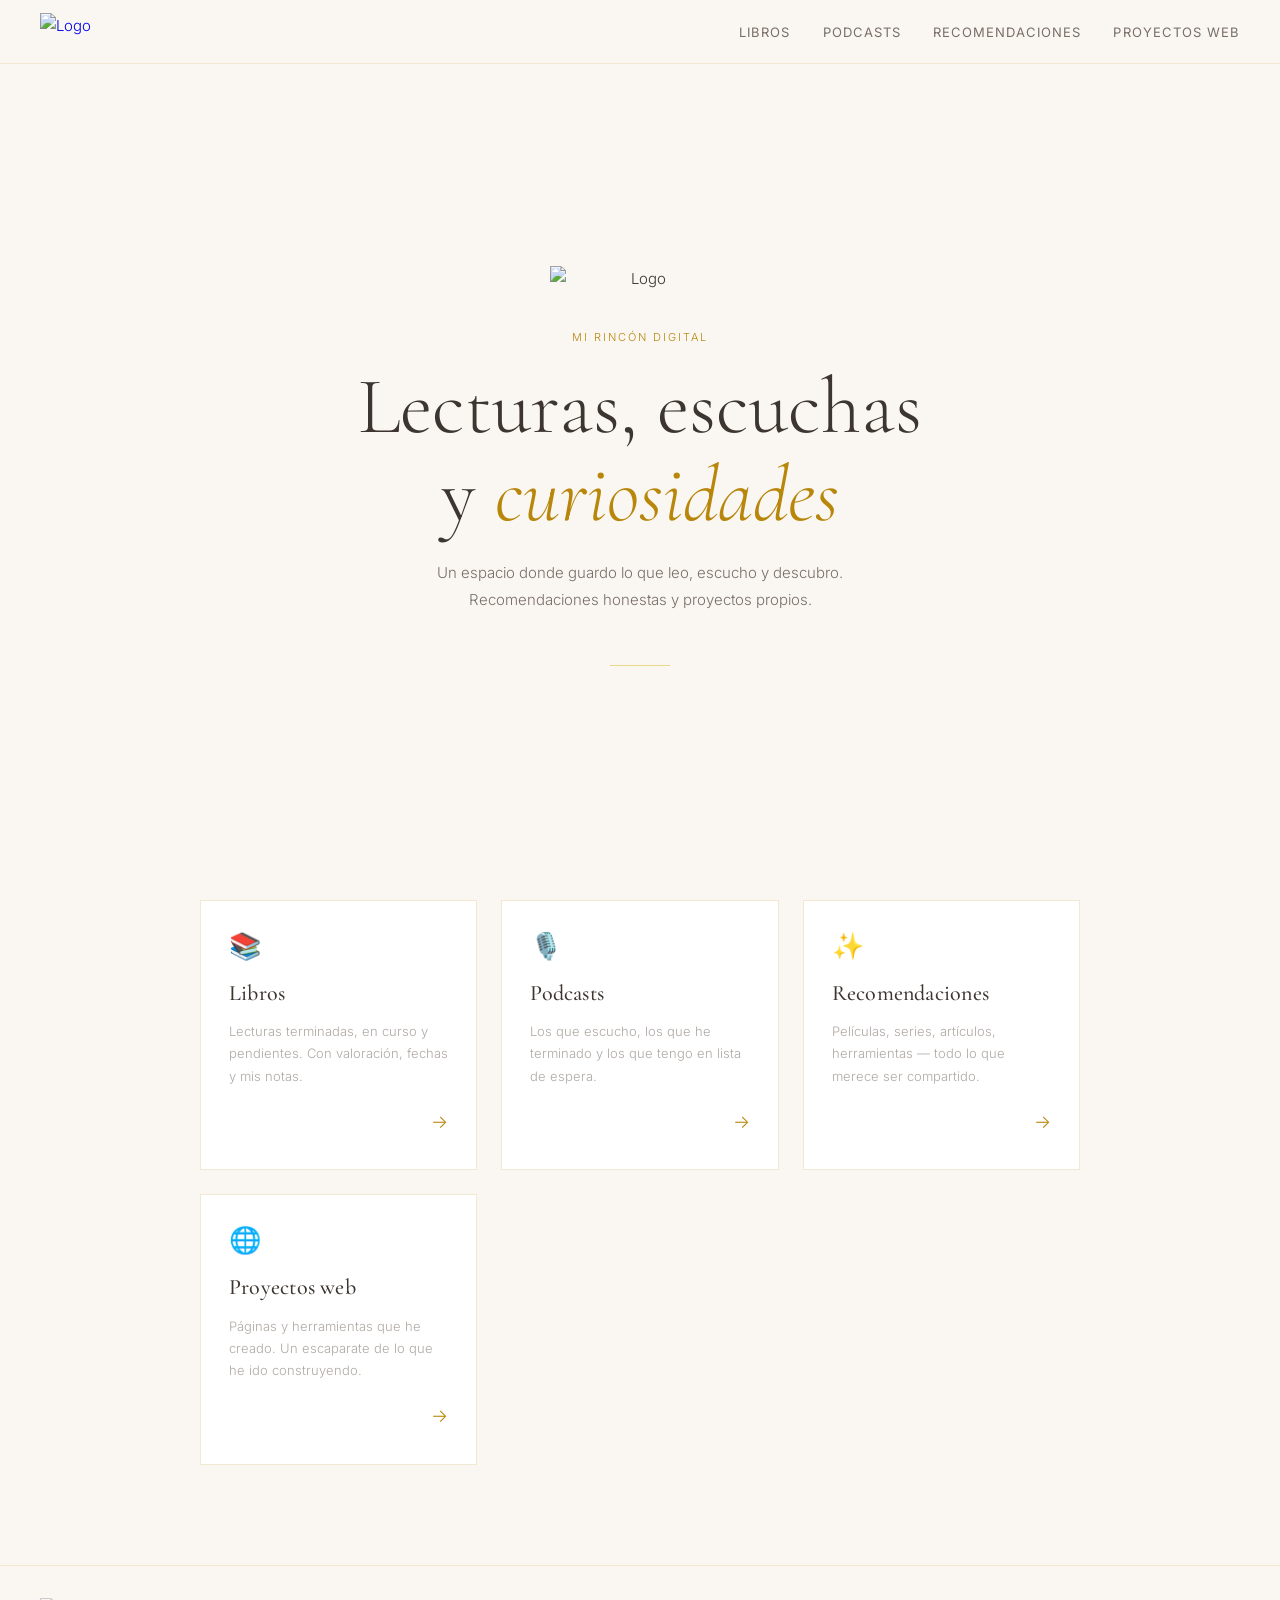
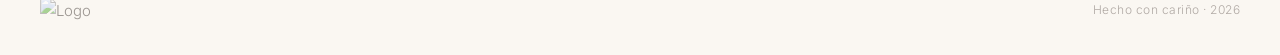
==== index.html @ 666fe1d1 "Add files via upload" ====
<!DOCTYPE html>
<html lang="es">
<head>
  <meta charset="UTF-8">
  <meta name="viewport" content="width=device-width, initial-scale=1.0">
  <title>Mi espacio</title>
  <link rel="stylesheet" href="style.css">
  <link rel="icon" type="image/png" href="assets/logo.png">
</head>
<body>

  <nav>
    <a href="index.html" class="nav-logo">
      <img src="assets/logo.png" alt="Logo">
    </a>
    <ul class="nav-links" id="navLinks">
      <li><a href="libros.html">Libros</a></li>
      <li><a href="podcasts.html">Podcasts</a></li>
      <li><a href="recomendaciones.html">Recomendaciones</a></li>
      <li><a href="proyectos.html">Proyectos web</a></li>
    </ul>
    <button class="nav-hamburger" id="hamburger" aria-label="Menú">
      <span></span>
      <span></span>
      <span></span>
    </button>
  </nav>

  <main class="page-wrapper">

    <section class="hero">
      <img src="assets/logo.png" alt="Logo" class="hero-logo">
      <p class="hero-eyebrow">Mi rincón digital</p>
      <h1 class="hero-title">Lecturas, escuchas<br>y <em>curiosidades</em></h1>
      <p class="hero-subtitle">
        Un espacio donde guardo lo que leo, escucho y descubro. 
        Recomendaciones honestas y proyectos propios.
      </p>
      <div class="hero-divider"></div>
    </section>

    <div class="sections-grid">

      <a href="libros.html" class="section-card">
        <div class="card-icon">📚</div>
        <div class="card-title">Libros</div>
        <div class="card-desc">Lecturas terminadas, en curso y pendientes. Con valoración, fechas y mis notas.</div>
        <div class="card-arrow">→</div>
      </a>

      <a href="podcasts.html" class="section-card">
        <div class="card-icon">🎙️</div>
        <div class="card-title">Podcasts</div>
        <div class="card-desc">Los que escucho, los que he terminado y los que tengo en lista de espera.</div>
        <div class="card-arrow">→</div>
      </a>

      <a href="recomendaciones.html" class="section-card">
        <div class="card-icon">✨</div>
        <div class="card-title">Recomendaciones</div>
        <div class="card-desc">Películas, series, artículos, herramientas — todo lo que merece ser compartido.</div>
        <div class="card-arrow">→</div>
      </a>

      <a href="proyectos.html" class="section-card">
        <div class="card-icon">🌐</div>
        <div class="card-title">Proyectos web</div>
        <div class="card-desc">Páginas y herramientas que he creado. Un escaparate de lo que he ido construyendo.</div>
        <div class="card-arrow">→</div>
      </a>

    </div>

  </main>

  <footer>
    <div class="footer-logo"><img src="assets/logo.png" alt="Logo"></div>
    <p class="footer-text">Hecho con cariño · <span id="year"></span></p>
  </footer>

  <script>
    document.getElementById('year').textContent = new Date().getFullYear();

    const hamburger = document.getElementById('hamburger');
    const navLinks = document.getElementById('navLinks');
    hamburger.addEventListener('click', () => {
      navLinks.classList.toggle('open');
    });

    // Mark active nav link
    const links = document.querySelectorAll('.nav-links a');
    links.forEach(link => {
      if (link.href === location.href) link.classList.add('active');
    });
  </script>

</body>
</html>
---- style.css ----
@import url('https://fonts.googleapis.com/css2?family=Cormorant+Garamond:ital,wght@0,300;0,400;0,500;0,600;1,300;1,400&family=Inter:wght@300;400;500&display=swap');

:root {
  --cream: #FAF7F2;
  --cream-dark: #F0EBE3;
  --gold: #B8860B;
  --gold-light: #D4A843;
  --gold-pale: #EDD98A;
  --ink: #3D3530;
  --ink-light: #7A6E68;
  --ink-lighter: #B0A9A4;
  --white: #FFFFFF;
}

*, *::before, *::after {
  box-sizing: border-box;
  margin: 0;
  padding: 0;
}

html {
  scroll-behavior: smooth;
}

body {
  background-color: var(--cream);
  color: var(--ink);
  font-family: 'Inter', sans-serif;
  font-weight: 300;
  line-height: 1.7;
  font-size: 15px;
  -webkit-font-smoothing: antialiased;
}

/* ── NAV ── */
nav {
  position: fixed;
  top: 0;
  left: 0;
  right: 0;
  z-index: 100;
  background: rgba(250, 247, 242, 0.92);
  backdrop-filter: blur(12px);
  -webkit-backdrop-filter: blur(12px);
  border-bottom: 1px solid rgba(184, 134, 11, 0.15);
  padding: 0 40px;
  height: 64px;
  display: flex;
  align-items: center;
  justify-content: space-between;
}

.nav-logo {
  display: flex;
  align-items: center;
  gap: 12px;
  text-decoration: none;
}

.nav-logo img {
  height: 38px;
  width: auto;
}

.nav-logo-text {
  font-family: 'Cormorant Garamond', serif;
  font-size: 18px;
  font-weight: 500;
  color: var(--gold);
  letter-spacing: 0.04em;
}

.nav-links {
  display: flex;
  align-items: center;
  gap: 32px;
  list-style: none;
}

.nav-links a {
  text-decoration: none;
  color: var(--ink-light);
  font-size: 13px;
  letter-spacing: 0.08em;
  text-transform: uppercase;
  font-weight: 400;
  transition: color 0.25s;
  position: relative;
}

.nav-links a::after {
  content: '';
  position: absolute;
  bottom: -3px;
  left: 0;
  width: 0;
  height: 1px;
  background: var(--gold);
  transition: width 0.3s ease;
}

.nav-links a:hover,
.nav-links a.active {
  color: var(--gold);
}

.nav-links a:hover::after,
.nav-links a.active::after {
  width: 100%;
}

.nav-hamburger {
  display: none;
  flex-direction: column;
  gap: 5px;
  cursor: pointer;
  background: none;
  border: none;
  padding: 4px;
}

.nav-hamburger span {
  width: 22px;
  height: 1.5px;
  background: var(--gold);
  transition: all 0.3s;
}

/* ── PAGE WRAPPER ── */
.page-wrapper {
  padding-top: 64px;
  min-height: 100vh;
}

/* ── HERO (index) ── */
.hero {
  display: flex;
  flex-direction: column;
  align-items: center;
  justify-content: center;
  min-height: calc(100vh - 64px);
  text-align: center;
  padding: 80px 40px 60px;
  position: relative;
}

.hero-logo {
  width: 180px;
  height: auto;
  margin-bottom: 36px;
  opacity: 0;
  animation: fadeUp 0.9s ease 0.2s forwards;
}

.hero-eyebrow {
  font-size: 11px;
  letter-spacing: 0.18em;
  text-transform: uppercase;
  color: var(--gold);
  margin-bottom: 16px;
  opacity: 0;
  animation: fadeUp 0.9s ease 0.4s forwards;
}

.hero-title {
  font-family: 'Cormorant Garamond', serif;
  font-size: clamp(42px, 7vw, 80px);
  font-weight: 300;
  line-height: 1.1;
  color: var(--ink);
  margin-bottom: 20px;
  opacity: 0;
  animation: fadeUp 0.9s ease 0.55s forwards;
}

.hero-title em {
  font-style: italic;
  color: var(--gold);
}

.hero-subtitle {
  font-size: 15px;
  color: var(--ink-light);
  max-width: 440px;
  line-height: 1.8;
  margin-bottom: 52px;
  opacity: 0;
  animation: fadeUp 0.9s ease 0.7s forwards;
}

.hero-divider {
  width: 60px;
  height: 1px;
  background: var(--gold-pale);
  margin: 0 auto 52px;
  opacity: 0;
  animation: fadeUp 0.9s ease 0.8s forwards;
}

/* ── SECTION CARDS (home) ── */
.sections-grid {
  display: grid;
  grid-template-columns: repeat(auto-fit, minmax(220px, 1fr));
  gap: 24px;
  max-width: 960px;
  margin: 0 auto;
  padding: 0 40px 100px;
  opacity: 0;
  animation: fadeUp 0.9s ease 1s forwards;
}

.section-card {
  text-decoration: none;
  display: flex;
  flex-direction: column;
  padding: 32px 28px;
  border: 1px solid rgba(184, 134, 11, 0.18);
  background: var(--white);
  transition: border-color 0.3s, transform 0.3s, box-shadow 0.3s;
  position: relative;
  overflow: hidden;
}

.section-card::before {
  content: '';
  position: absolute;
  bottom: 0;
  left: 0;
  width: 0;
  height: 2px;
  background: var(--gold);
  transition: width 0.4s ease;
}

.section-card:hover {
  border-color: rgba(184, 134, 11, 0.45);
  transform: translateY(-4px);
  box-shadow: 0 12px 32px rgba(184, 134, 11, 0.09);
}

.section-card:hover::before {
  width: 100%;
}

.card-icon {
  font-size: 26px;
  margin-bottom: 16px;
  line-height: 1;
}

.card-title {
  font-family: 'Cormorant Garamond', serif;
  font-size: 22px;
  font-weight: 500;
  color: var(--ink);
  margin-bottom: 8px;
  letter-spacing: 0.01em;
}

.card-desc {
  font-size: 13px;
  color: var(--ink-lighter);
  line-height: 1.7;
  flex: 1;
}

.card-arrow {
  margin-top: 20px;
  font-size: 18px;
  color: var(--gold);
  align-self: flex-end;
  transition: transform 0.3s;
}

.section-card:hover .card-arrow {
  transform: translateX(5px);
}

/* ── PAGE HEADER ── */
.page-header {
  padding: 60px 40px 40px;
  max-width: 1000px;
  margin: 0 auto;
  border-bottom: 1px solid rgba(184, 134, 11, 0.15);
  margin-bottom: 48px;
}

.page-header-eyebrow {
  font-size: 11px;
  letter-spacing: 0.18em;
  text-transform: uppercase;
  color: var(--gold);
  margin-bottom: 10px;
}

.page-header-title {
  font-family: 'Cormorant Garamond', serif;
  font-size: clamp(32px, 5vw, 54px);
  font-weight: 300;
  color: var(--ink);
  line-height: 1.15;
}

.page-header-title em {
  font-style: italic;
  color: var(--gold);
}

/* ── CONTENT AREA ── */
.content-area {
  max-width: 1000px;
  margin: 0 auto;
  padding: 0 40px 80px;
}

/* ── BOOKS ── */
.books-filters {
  display: flex;
  gap: 10px;
  margin-bottom: 36px;
  flex-wrap: wrap;
}

.filter-btn {
  padding: 7px 18px;
  border: 1px solid rgba(184, 134, 11, 0.3);
  background: transparent;
  color: var(--ink-light);
  font-family: 'Inter', sans-serif;
  font-size: 12px;
  letter-spacing: 0.06em;
  cursor: pointer;
  transition: all 0.25s;
}

.filter-btn:hover,
.filter-btn.active {
  background: var(--gold);
  color: var(--white);
  border-color: var(--gold);
}

.books-grid {
  display: grid;
  grid-template-columns: repeat(auto-fill, minmax(200px, 1fr));
  gap: 28px;
}

.book-card {
  display: flex;
  flex-direction: column;
  background: var(--white);
  border: 1px solid rgba(184, 134, 11, 0.12);
  transition: transform 0.3s, box-shadow 0.3s;
  overflow: hidden;
}

.book-card:hover {
  transform: translateY(-5px);
  box-shadow: 0 16px 36px rgba(0,0,0,0.08);
}

.book-cover {
  aspect-ratio: 2/3;
  background: var(--cream-dark);
  overflow: hidden;
  position: relative;
}

.book-cover img {
  width: 100%;
  height: 100%;
  object-fit: cover;
}

.book-cover-placeholder {
  width: 100%;
  height: 100%;
  display: flex;
  align-items: center;
  justify-content: center;
  font-size: 36px;
  color: var(--gold-pale);
}

.book-info {
  padding: 16px;
  flex: 1;
  display: flex;
  flex-direction: column;
}

.book-stars {
  color: var(--gold);
  font-size: 12px;
  margin-bottom: 8px;
  letter-spacing: 2px;
}

.book-title {
  font-family: 'Cormorant Garamond', serif;
  font-size: 17px;
  font-weight: 500;
  color: var(--ink);
  margin-bottom: 4px;
  line-height: 1.3;
}

.book-author {
  font-size: 12px;
  color: var(--ink-lighter);
  margin-bottom: 10px;
  font-style: italic;
}

.book-dates {
  font-size: 11px;
  color: var(--ink-lighter);
  letter-spacing: 0.04em;
  margin-bottom: 10px;
}

.book-summary {
  font-size: 12.5px;
  color: var(--ink-light);
  line-height: 1.7;
  flex: 1;
  display: -webkit-box;
  -webkit-line-clamp: 4;
  -webkit-box-orient: vertical;
  overflow: hidden;
}

/* ── PODCASTS ── */
.podcasts-list {
  display: flex;
  flex-direction: column;
  gap: 20px;
}

.podcast-card {
  display: flex;
  gap: 20px;
  padding: 24px;
  background: var(--white);
  border: 1px solid rgba(184, 134, 11, 0.12);
  transition: border-color 0.3s, box-shadow 0.3s;
}

.podcast-card:hover {
  border-color: rgba(184, 134, 11, 0.4);
  box-shadow: 0 8px 24px rgba(184, 134, 11, 0.07);
}

.podcast-thumb {
  width: 80px;
  height: 80px;
  flex-shrink: 0;
  background: var(--cream-dark);
  display: flex;
  align-items: center;
  justify-content: center;
  font-size: 28px;
  overflow: hidden;
}

.podcast-thumb img {
  width: 100%;
  height: 100%;
  object-fit: cover;
}

.podcast-info {
  flex: 1;
  min-width: 0;
}

.podcast-status {
  display: inline-block;
  font-size: 10px;
  letter-spacing: 0.1em;
  text-transform: uppercase;
  padding: 3px 8px;
  margin-bottom: 8px;
}

.podcast-status.escuchando {
  background: rgba(184, 134, 11, 0.12);
  color: var(--gold);
}

.podcast-status.escuchado {
  background: rgba(61, 53, 48, 0.07);
  color: var(--ink-light);
}

.podcast-status.pendiente {
  background: rgba(176, 169, 164, 0.2);
  color: var(--ink-lighter);
}

.podcast-title {
  font-family: 'Cormorant Garamond', serif;
  font-size: 20px;
  font-weight: 500;
  color: var(--ink);
  margin-bottom: 4px;
}

.podcast-host {
  font-size: 12px;
  color: var(--ink-lighter);
  margin-bottom: 8px;
  font-style: italic;
}

.podcast-desc {
  font-size: 13px;
  color: var(--ink-light);
  line-height: 1.7;
}

/* ── WEB PROJECTS ── */
.projects-grid {
  display: grid;
  grid-template-columns: repeat(auto-fill, minmax(280px, 1fr));
  gap: 28px;
}

.project-card {
  background: var(--white);
  border: 1px solid rgba(184, 134, 11, 0.12);
  overflow: hidden;
  transition: transform 0.3s, box-shadow 0.3s;
  display: flex;
  flex-direction: column;
}

.project-card:hover {
  transform: translateY(-5px);
  box-shadow: 0 16px 40px rgba(0,0,0,0.09);
}

.project-preview {
  aspect-ratio: 16/9;
  background: var(--cream-dark);
  display: flex;
  align-items: center;
  justify-content: center;
  font-size: 32px;
  overflow: hidden;
  position: relative;
}

.project-preview img {
  width: 100%;
  height: 100%;
  object-fit: cover;
  transition: transform 0.5s;
}

.project-card:hover .project-preview img {
  transform: scale(1.04);
}

.project-body {
  padding: 20px;
  flex: 1;
  display: flex;
  flex-direction: column;
}

.project-tags {
  display: flex;
  gap: 6px;
  flex-wrap: wrap;
  margin-bottom: 12px;
}

.tag {
  font-size: 10px;
  letter-spacing: 0.08em;
  text-transform: uppercase;
  padding: 3px 8px;
  border: 1px solid rgba(184, 134, 11, 0.3);
  color: var(--gold);
}

.project-title {
  font-family: 'Cormorant Garamond', serif;
  font-size: 22px;
  font-weight: 500;
  color: var(--ink);
  margin-bottom: 8px;
}

.project-desc {
  font-size: 13px;
  color: var(--ink-light);
  line-height: 1.7;
  flex: 1;
  margin-bottom: 16px;
}

.project-link {
  display: inline-flex;
  align-items: center;
  gap: 6px;
  font-size: 12px;
  letter-spacing: 0.08em;
  text-transform: uppercase;
  color: var(--gold);
  text-decoration: none;
  transition: gap 0.25s;
}

.project-link:hover {
  gap: 10px;
}

/* ── RECOMENDACIONES ── */
.reco-grid {
  display: grid;
  grid-template-columns: repeat(auto-fill, minmax(240px, 1fr));
  gap: 20px;
}

.reco-card {
  padding: 24px;
  background: var(--white);
  border: 1px solid rgba(184, 134, 11, 0.12);
  transition: border-color 0.3s, box-shadow 0.3s;
  position: relative;
}

.reco-card:hover {
  border-color: rgba(184, 134, 11, 0.4);
  box-shadow: 0 8px 24px rgba(184, 134, 11, 0.07);
}

.reco-type {
  font-size: 10px;
  letter-spacing: 0.12em;
  text-transform: uppercase;
  color: var(--gold);
  margin-bottom: 10px;
}

.reco-title {
  font-family: 'Cormorant Garamond', serif;
  font-size: 20px;
  font-weight: 500;
  color: var(--ink);
  margin-bottom: 6px;
}

.reco-creator {
  font-size: 12px;
  color: var(--ink-lighter);
  font-style: italic;
  margin-bottom: 10px;
}

.reco-text {
  font-size: 13px;
  color: var(--ink-light);
  line-height: 1.7;
}

/* ── PROJECT CARD AS LINK ── */
a.project-card--link {
  text-decoration: none;
  color: inherit;
  cursor: pointer;
}

.project-preview--iraia {
  position: relative;
  overflow: hidden;
}

.project-preview-bg {
  position: absolute;
  inset: 0;
  width: 100%;
  height: 100%;
  object-fit: cover;
  transition: transform 0.5s ease;
}

.project-card:hover .project-preview-bg {
  transform: scale(1.06);
}

.project-preview-logo {
  position: relative;
  z-index: 1;
  width: 58%;
  max-width: 180px;
  height: auto;
  filter: drop-shadow(0 2px 12px rgba(0,0,0,0.10));
  transition: transform 0.4s ease;
}

.project-card:hover .project-preview-logo {
  transform: scale(1.05);
}


footer {
  border-top: 1px solid rgba(184, 134, 11, 0.15);
  padding: 32px 40px;
  display: flex;
  align-items: center;
  justify-content: space-between;
  max-width: 100%;
}

.footer-logo img {
  height: 28px;
  opacity: 0.5;
}

.footer-text {
  font-size: 12px;
  color: var(--ink-lighter);
  letter-spacing: 0.04em;
}

/* ── ANIMATIONS ── */
@keyframes fadeUp {
  from {
    opacity: 0;
    transform: translateY(20px);
  }
  to {
    opacity: 1;
    transform: translateY(0);
  }
}

/* ── RESPONSIVE ── */
@media (max-width: 768px) {
  nav {
    padding: 0 20px;
  }

  .nav-links {
    display: none;
    position: fixed;
    top: 64px;
    left: 0;
    right: 0;
    background: var(--cream);
    border-bottom: 1px solid rgba(184, 134, 11, 0.15);
    flex-direction: column;
    padding: 24px 20px;
    gap: 20px;
    align-items: flex-start;
  }

  .nav-links.open {
    display: flex;
  }

  .nav-hamburger {
    display: flex;
  }

  .hero {
    padding: 60px 24px 48px;
  }

  .hero-logo {
    width: 130px;
  }

  .sections-grid {
    grid-template-columns: 1fr 1fr;
    padding: 0 24px 60px;
    gap: 16px;
  }

  .page-header,
  .content-area {
    padding-left: 24px;
    padding-right: 24px;
  }

  .books-grid {
    grid-template-columns: repeat(auto-fill, minmax(150px, 1fr));
    gap: 18px;
  }

  .podcast-thumb {
    width: 60px;
    height: 60px;
  }

  .projects-grid,
  .reco-grid {
    grid-template-columns: 1fr;
  }

  footer {
    flex-direction: column;
    gap: 12px;
    text-align: center;
    padding: 24px;
  }
}

@media (prefers-reduced-motion: reduce) {
  * {
    animation: none !important;
    transition: none !important;
  }
  .hero-logo, .hero-eyebrow, .hero-title, .hero-subtitle, .hero-divider, .sections-grid {
    opacity: 1;
  }
}
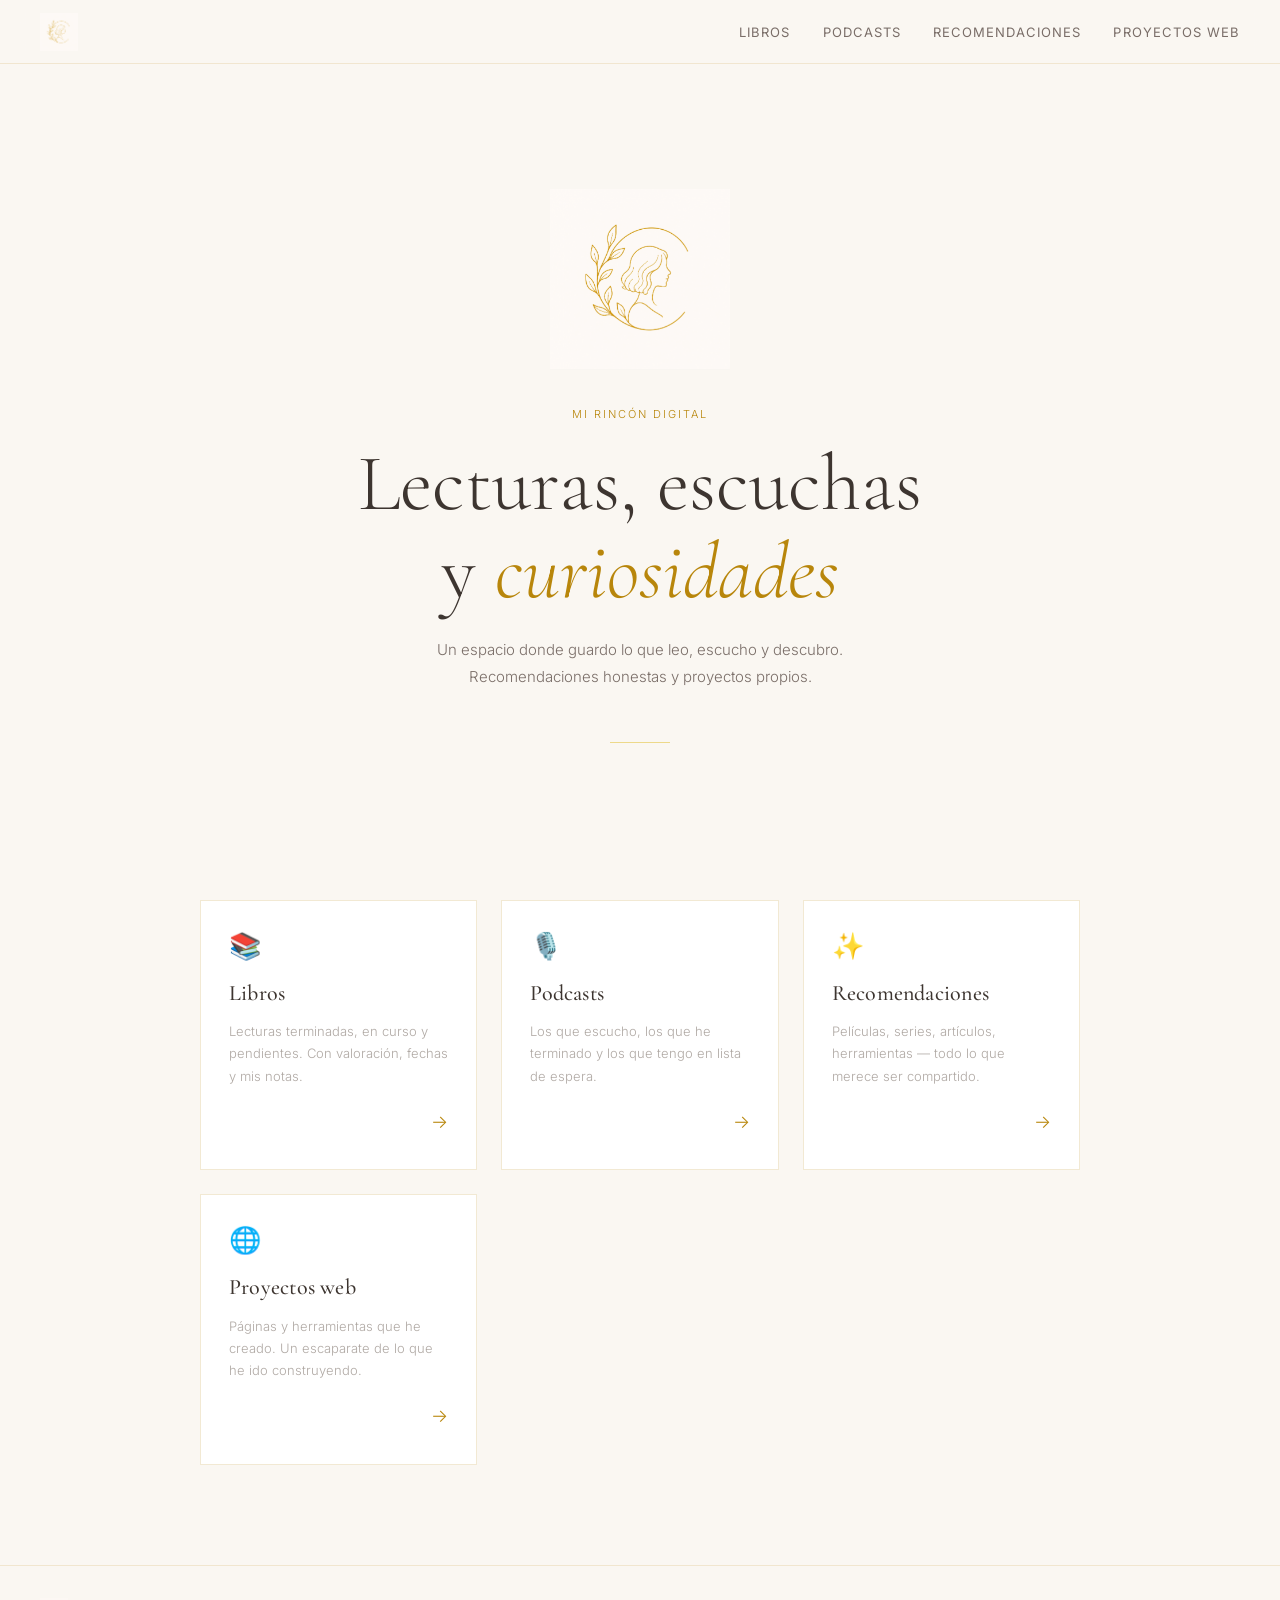
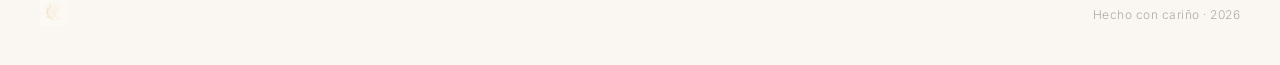
==== commit ad20a5b0: "Add files via upload" ====
(no text change in the page or its own stylesheets)
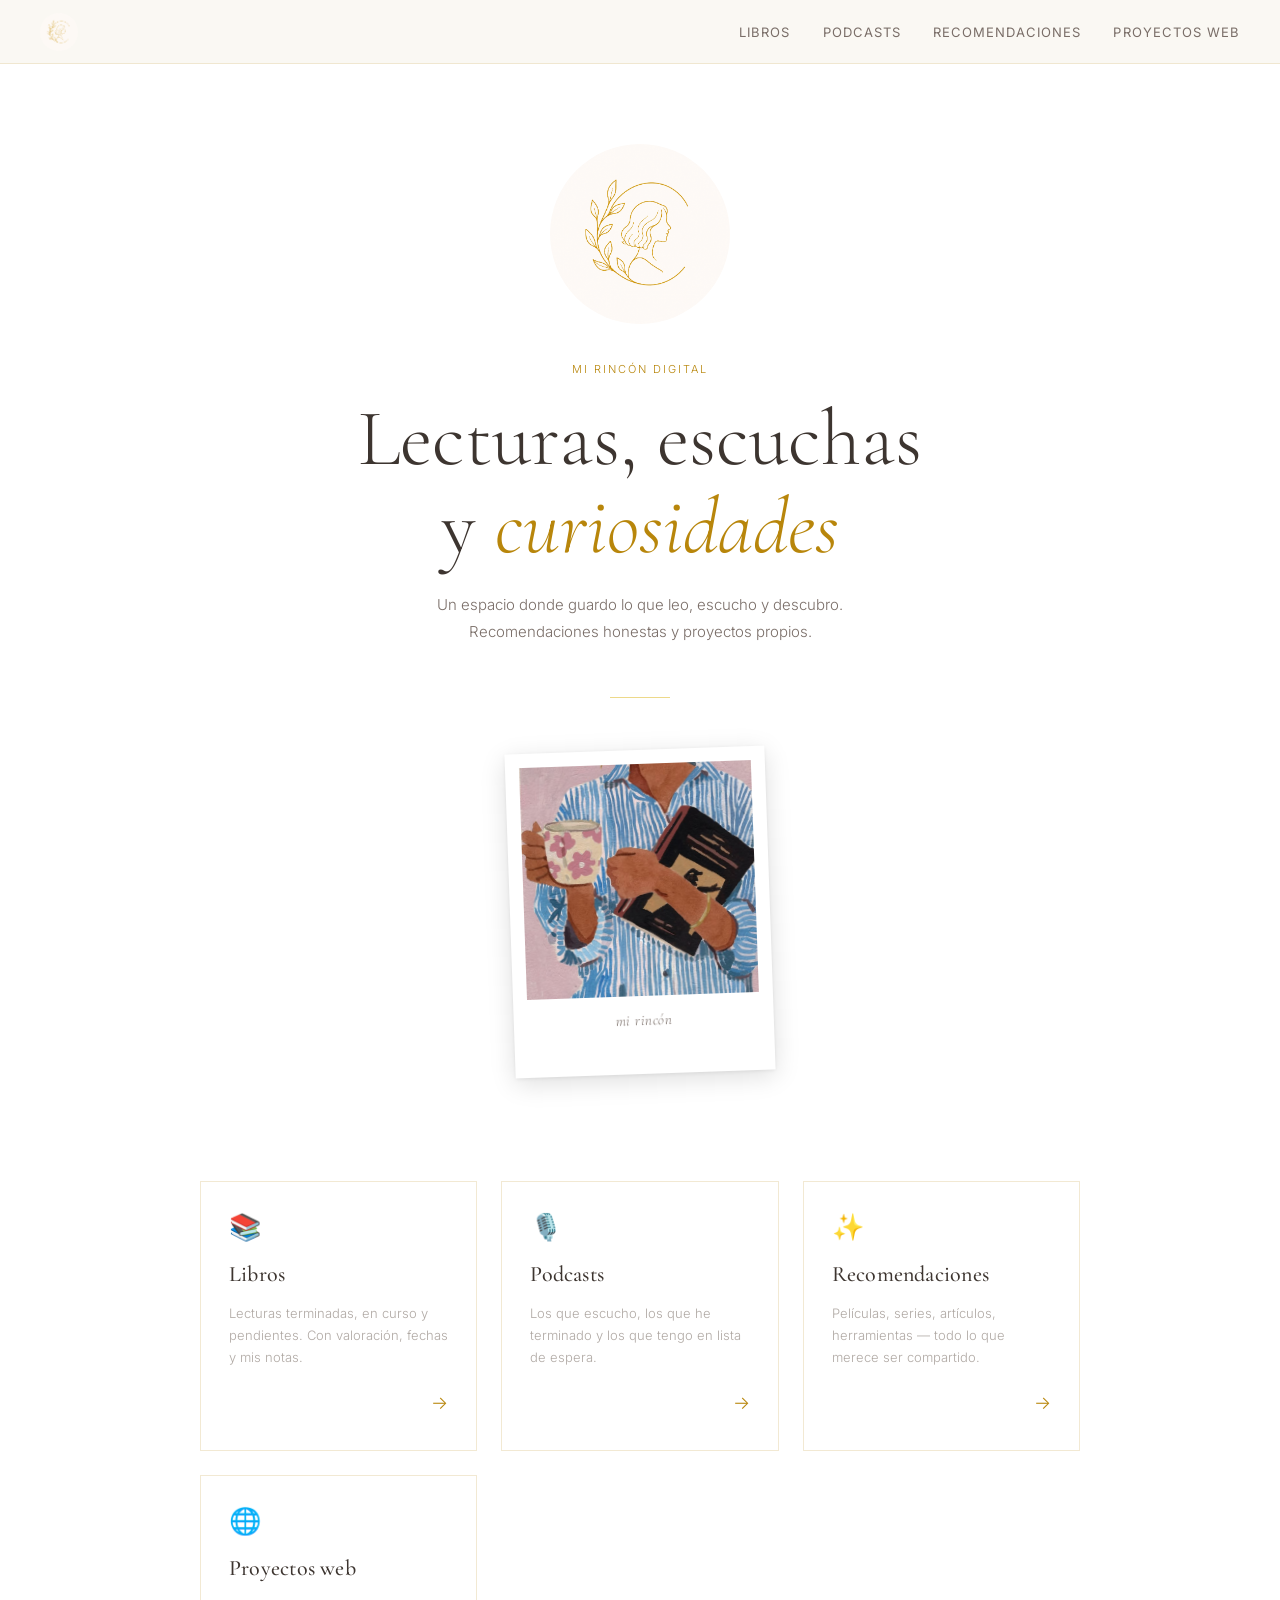
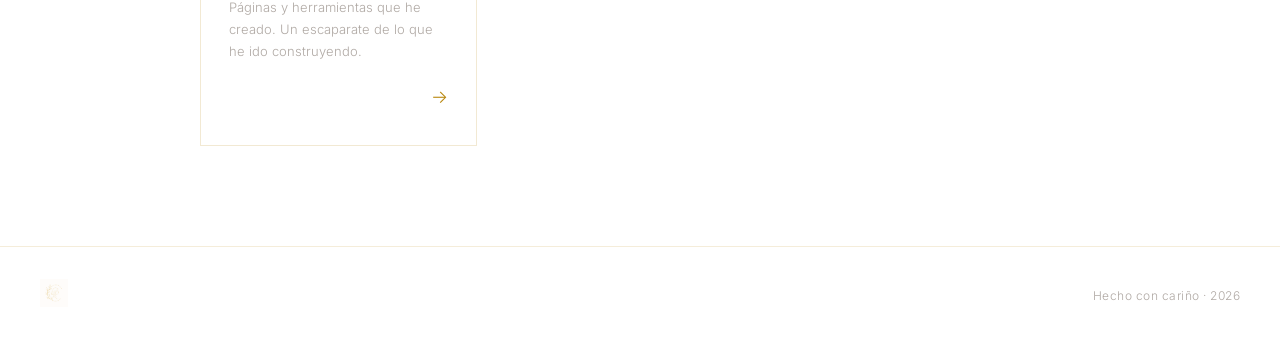
==== commit 5ec403e7: "Add files via upload" ====
--- a/index.html
+++ b/index.html
@@ -7,7 +7,7 @@
   <link rel="stylesheet" href="style.css">
   <link rel="icon" type="image/png" href="assets/logo.png">
 </head>
-<body>
+<body class="page-index">
 
   <nav>
     <a href="index.html" class="nav-logo">
@@ -37,6 +37,12 @@
         Recomendaciones honestas y proyectos propios.
       </p>
       <div class="hero-divider"></div>
+      <div class="polaroid-wrap">
+        <div class="polaroid">
+          <img src="assets/portada.jpeg" alt="Portada">
+          <div class="polaroid-caption">mi rincón</div>
+        </div>
+      </div>
     </section>
 
     <div class="sections-grid">
--- a/style.css
+++ b/style.css
@@ -24,6 +24,9 @@
 
 body {
   background-color: var(--cream);
+  background-image: url('assets/fondo_pantalla.jpeg');
+  background-repeat: repeat;
+  background-size: 400px;
   color: var(--ink);
   font-family: 'Inter', sans-serif;
   font-weight: 300;
@@ -59,7 +62,10 @@
 
 .nav-logo img {
   height: 38px;
-  width: auto;
+  width: 38px;
+  border-radius: 50%;
+  object-fit: cover;
+  object-position: center;
 }
 
 .nav-logo-text {
@@ -146,7 +152,10 @@
 
 .hero-logo {
   width: 180px;
-  height: auto;
+  height: 180px;
+  border-radius: 50%;
+  object-fit: cover;
+  object-position: center;
   margin-bottom: 36px;
   opacity: 0;
   animation: fadeUp 0.9s ease 0.2s forwards;
@@ -819,3 +828,98 @@
     opacity: 1;
   }
 }
+
+/* ── FONDOS POR PÁGINA ── */
+body.page-index    { background-image: url('assets/fondo_1.jpeg'); }
+body.page-libros   { background-image: url('assets/fondo_2.jpeg'); }
+body.page-podcasts { background-image: url('assets/fondo_5.jpeg'); }
+body.page-proyectos { background-image: url('assets/fondo_6.jpeg'); }
+body.page-recomendaciones { background-image: url('assets/fondo_1.jpeg'); }
+
+body.page-index,
+body.page-libros,
+body.page-podcasts,
+body.page-proyectos,
+body.page-recomendaciones {
+  background-repeat: repeat;
+  background-size: 420px;
+  filter: none;
+}
+
+/* Saturación bajada solo en el fondo, no en el contenido */
+body::before {
+  content: '';
+  position: fixed;
+  inset: 0;
+  z-index: -1;
+  background: inherit;
+  background-attachment: fixed;
+  filter: saturate(0.45) brightness(1.08);
+}
+
+body {
+  background-attachment: fixed;
+  /* El body en sí queda transparente para que ::before maneje el fondo */
+  background-color: transparent;
+}
+
+/* ── POLAROID ── */
+.polaroid-wrap {
+  display: flex;
+  justify-content: center;
+  margin: 0 auto 48px;
+}
+
+.polaroid {
+  background: #fff;
+  padding: 14px 14px 40px;
+  box-shadow: 0 6px 24px rgba(0,0,0,0.13), 0 1px 4px rgba(0,0,0,0.08);
+  transform: rotate(-2deg);
+  transition: transform 0.3s, box-shadow 0.3s;
+  max-width: 260px;
+  width: 100%;
+}
+
+.polaroid:hover {
+  transform: rotate(0deg) scale(1.03);
+  box-shadow: 0 14px 40px rgba(0,0,0,0.18);
+}
+
+.polaroid img {
+  width: 100%;
+  aspect-ratio: 1 / 1;
+  object-fit: cover;
+  display: block;
+}
+
+.polaroid-caption {
+  text-align: center;
+  font-family: 'Cormorant Garamond', serif;
+  font-size: 15px;
+  font-style: italic;
+  color: var(--ink-light);
+  margin-top: 12px;
+  letter-spacing: 0.03em;
+}
+
+/* Cards con fondo blanco semitransparente para legibilidad sobre fondos */
+.section-card,
+.book-card,
+.podcast-card,
+.project-card,
+.reco-card,
+.bubble-img-wrap {
+  background: rgba(255,255,255,0.88);
+  backdrop-filter: blur(4px);
+  -webkit-backdrop-filter: blur(4px);
+}
+
+nav {
+  background: rgba(250, 247, 242, 0.88);
+}
+
+.page-header {
+  background: rgba(250, 247, 242, 0.7);
+  border-radius: 4px;
+  padding: 40px;
+}
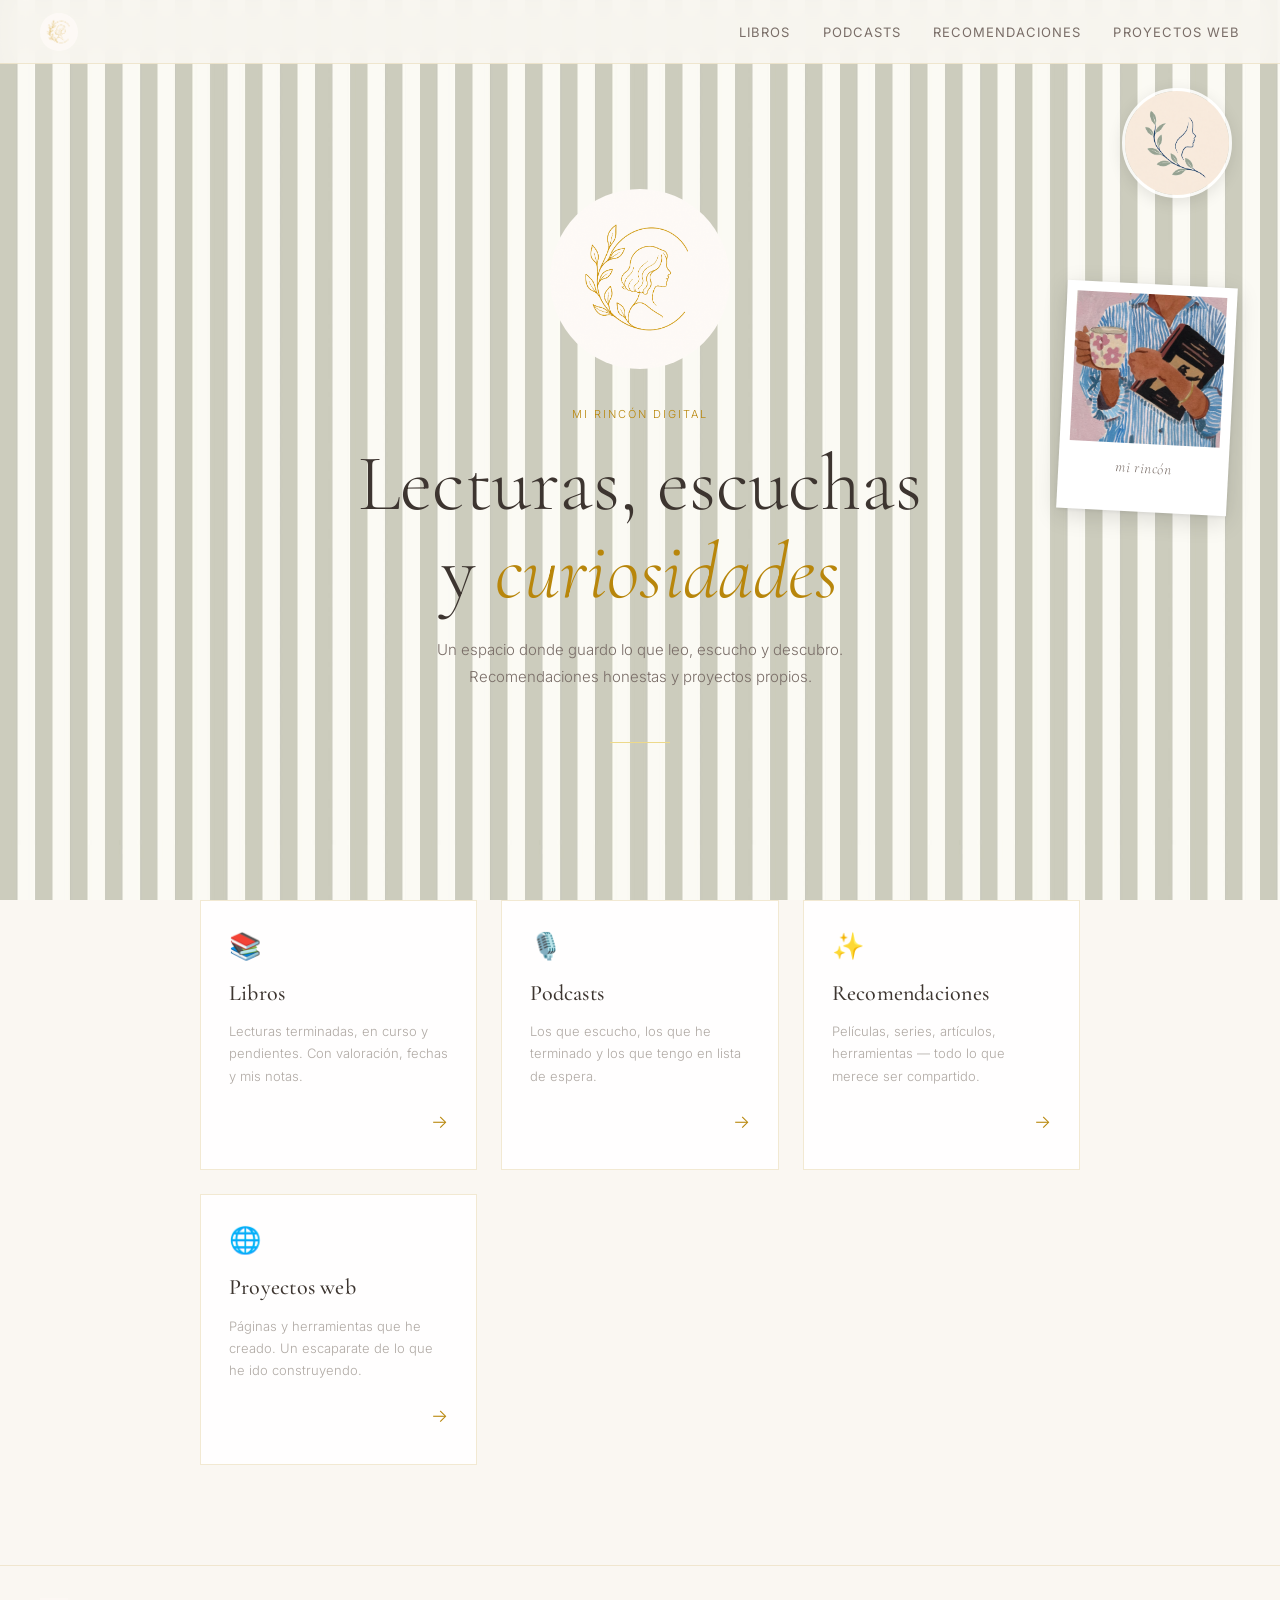
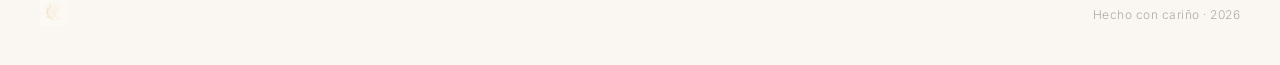
==== commit 268a765b: "Add files via upload" ====
--- a/index.html
+++ b/index.html
@@ -27,6 +27,8 @@
   </nav>
 
   <main class="page-wrapper">
+    <img src="assets/web_logo.png" alt="" class="page-logo">
+
 
     <section class="hero">
       <img src="assets/logo.png" alt="Logo" class="hero-logo">
--- a/style.css
+++ b/style.css
@@ -24,9 +24,6 @@
 
 body {
   background-color: var(--cream);
-  background-image: url('assets/fondo_pantalla.jpeg');
-  background-repeat: repeat;
-  background-size: 400px;
   color: var(--ink);
   font-family: 'Inter', sans-serif;
   font-weight: 300;
@@ -830,54 +827,91 @@
 }
 
 /* ── FONDOS POR PÁGINA ── */
-body.page-index    { background-image: url('assets/fondo_1.jpeg'); }
-body.page-libros   { background-image: url('assets/fondo_2.jpeg'); }
-body.page-podcasts { background-image: url('assets/fondo_5.jpeg'); }
-body.page-proyectos { background-image: url('assets/fondo_6.jpeg'); }
-body.page-recomendaciones { background-image: url('assets/fondo_1.jpeg'); }
-
-body.page-index,
-body.page-libros,
-body.page-podcasts,
-body.page-proyectos,
-body.page-recomendaciones {
-  background-repeat: repeat;
-  background-size: 420px;
-  filter: none;
-}
-
-/* Saturación bajada solo en el fondo, no en el contenido */
-body::before {
+body::after {
   content: '';
   position: fixed;
   inset: 0;
   z-index: -1;
-  background: inherit;
-  background-attachment: fixed;
-  filter: saturate(0.45) brightness(1.08);
+  background-repeat: repeat;
+  background-size: 420px;
+  filter: saturate(0.45) brightness(1.06);
+}
+
+body.page-index::after,
+body.page-recomendaciones::after {
+  background-image: url('assets/fondo_pantalla_1.jpeg');
+}
+
+body.page-libros::after {
+  background-image: url('assets/fondo_pantalla_2.jpeg');
+}
+
+body.page-podcasts::after {
+  background-image: url('assets/fondo_pantalla_5.jpeg');
+}
+
+body.page-proyectos::after {
+  background-image: url('assets/fondo_pantalla_6.jpeg');
 }
 
 body {
-  background-attachment: fixed;
-  /* El body en sí queda transparente para que ::before maneje el fondo */
-  background-color: transparent;
-}
-
-/* ── POLAROID ── */
+  background-color: var(--cream);
+  background-image: none;
+}
+
+
+/* ── LOGO DE PÁGINA (arriba a la derecha) ── */
+.page-logo {
+  position: absolute;
+  top: 88px;
+  right: 48px;
+  width: 110px;
+  height: 110px;
+  border-radius: 50%;
+  object-fit: cover;
+  z-index: 6;
+  box-shadow: 0 4px 16px rgba(0,0,0,0.1);
+  border: 3px solid rgba(255,255,255,0.85);
+}
+
+@media (max-width: 900px) {
+  .page-logo {
+    position: static;
+    display: block;
+    margin: 20px auto 0;
+    width: 90px;
+    height: 90px;
+  }
+}
+
+/* ── POLAROID (debajo del logo, a la derecha) ── */
 .polaroid-wrap {
-  display: flex;
-  justify-content: center;
-  margin: 0 auto 48px;
+  position: absolute;
+  top: 220px;
+  right: 48px;
+  z-index: 5;
+}
+
+.page-wrapper {
+  position: relative;
+}
+
+@media (max-width: 900px) {
+  .polaroid-wrap {
+    position: static;
+    display: flex;
+    justify-content: center;
+    margin: 0 auto 32px;
+  }
 }
 
 .polaroid {
   background: #fff;
-  padding: 14px 14px 40px;
+  padding: 10px 10px 30px;
   box-shadow: 0 6px 24px rgba(0,0,0,0.13), 0 1px 4px rgba(0,0,0,0.08);
-  transform: rotate(-2deg);
+  transform: rotate(3deg);
   transition: transform 0.3s, box-shadow 0.3s;
-  max-width: 260px;
-  width: 100%;
+  width: 170px;
 }
 
 .polaroid:hover {
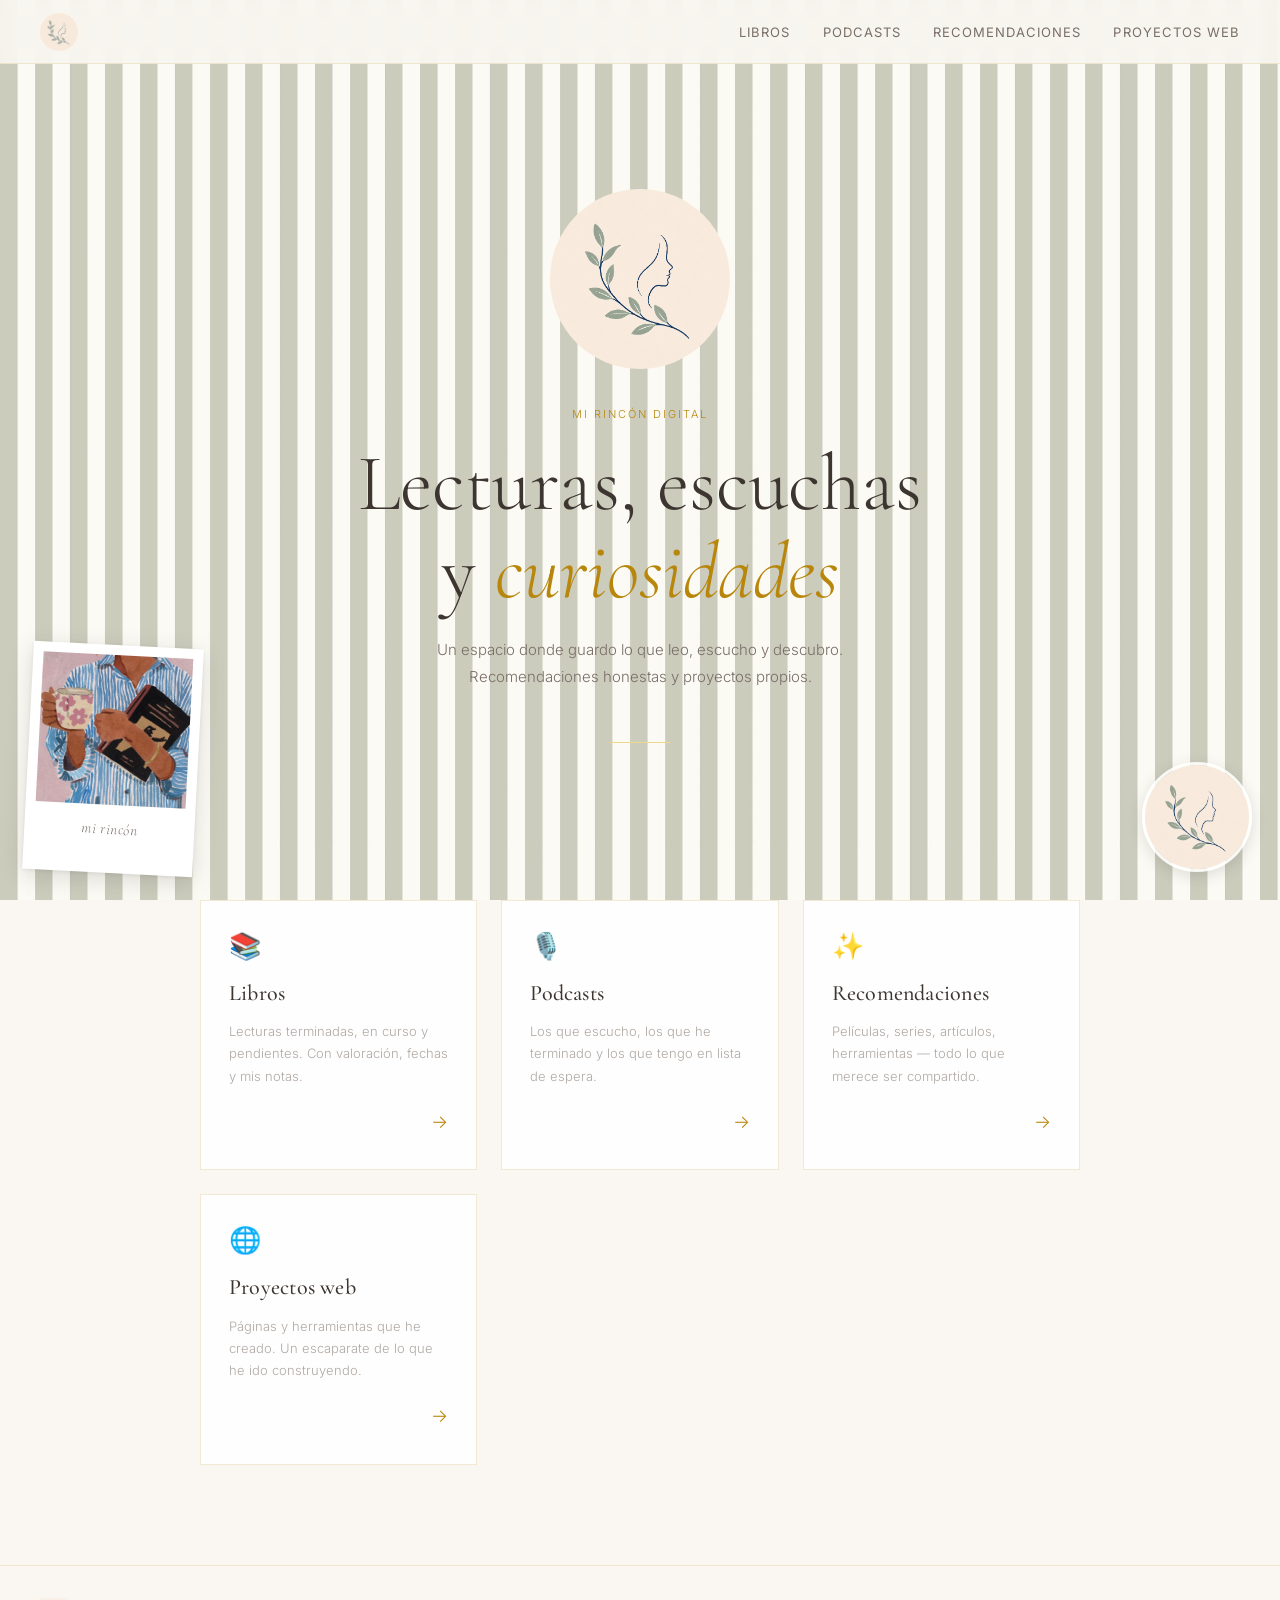
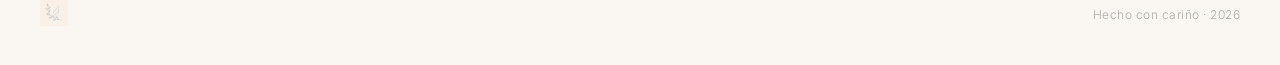
==== commit 38af683a: "Add files via upload" ====
--- a/index.html
+++ b/index.html
@@ -5,13 +5,13 @@
   <meta name="viewport" content="width=device-width, initial-scale=1.0">
   <title>Mi espacio</title>
   <link rel="stylesheet" href="style.css">
-  <link rel="icon" type="image/png" href="assets/logo.png">
+  <link rel="icon" type="image/png" href="assets/web_logo.png">
 </head>
 <body class="page-index">
 
   <nav>
     <a href="index.html" class="nav-logo">
-      <img src="assets/logo.png" alt="Logo">
+      <img src="assets/web_logo.png" alt="Logo">
     </a>
     <ul class="nav-links" id="navLinks">
       <li><a href="libros.html">Libros</a></li>
@@ -30,8 +30,9 @@
     <img src="assets/web_logo.png" alt="" class="page-logo">
 
 
+
     <section class="hero">
-      <img src="assets/logo.png" alt="Logo" class="hero-logo">
+      <img src="assets/web_logo.png" alt="Logo" class="hero-logo">
       <p class="hero-eyebrow">Mi rincón digital</p>
       <h1 class="hero-title">Lecturas, escuchas<br>y <em>curiosidades</em></h1>
       <p class="hero-subtitle">
@@ -82,7 +83,7 @@
   </main>
 
   <footer>
-    <div class="footer-logo"><img src="assets/logo.png" alt="Logo"></div>
+    <div class="footer-logo"><img src="assets/web_logo.png" alt="Logo"></div>
     <p class="footer-text">Hecho con cariño · <span id="year"></span></p>
   </footer>
 
--- a/style.css
+++ b/style.css
@@ -860,36 +860,35 @@
 }
 
 
-/* ── LOGO DE PÁGINA (arriba a la derecha) ── */
+/* ── POLAROID (abajo a la izquierda) ── */
+.polaroid-wrap {
+  position: fixed;
+  bottom: 28px;
+  left: 28px;
+  z-index: 5;
+}
+
+/* ── LOGO DE PÁGINA (abajo a la derecha) ── */
 .page-logo {
-  position: absolute;
-  top: 88px;
-  right: 48px;
+  position: fixed;
+  bottom: 28px;
+  right: 28px;
   width: 110px;
   height: 110px;
   border-radius: 50%;
   object-fit: cover;
-  z-index: 6;
-  box-shadow: 0 4px 16px rgba(0,0,0,0.1);
+  z-index: 5;
+  box-shadow: 0 4px 16px rgba(0,0,0,0.12);
   border: 3px solid rgba(255,255,255,0.85);
 }
 
 @media (max-width: 900px) {
   .page-logo {
-    position: static;
-    display: block;
-    margin: 20px auto 0;
-    width: 90px;
-    height: 90px;
-  }
-}
-
-/* ── POLAROID (debajo del logo, a la derecha) ── */
-.polaroid-wrap {
-  position: absolute;
-  top: 220px;
-  right: 48px;
-  z-index: 5;
+    width: 70px;
+    height: 70px;
+    bottom: 16px;
+    right: 16px;
+  }
 }
 
 .page-wrapper {
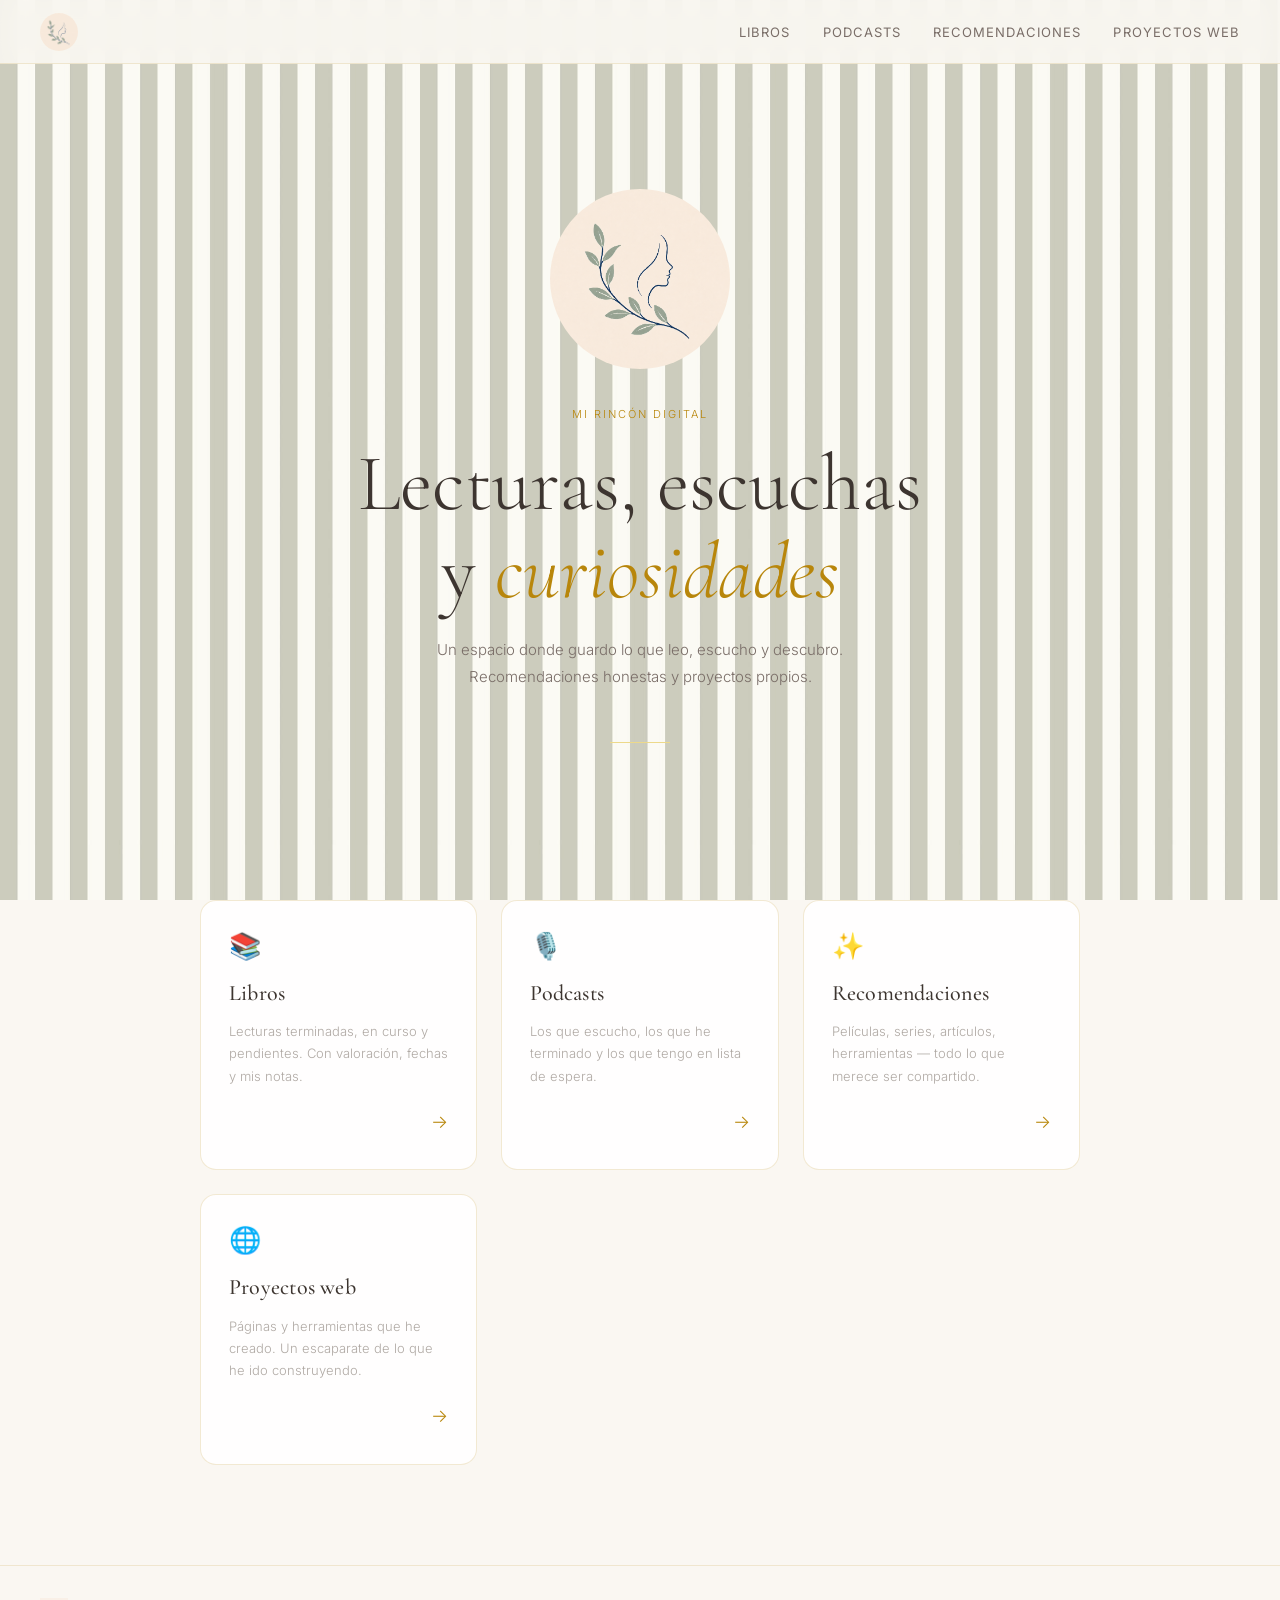
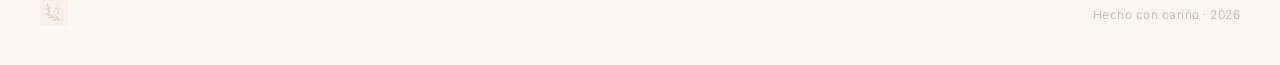
==== commit b5dcb3e2: "Add files via upload" ====
--- a/index.html
+++ b/index.html
@@ -27,7 +27,6 @@
   </nav>
 
   <main class="page-wrapper">
-    <img src="assets/web_logo.png" alt="" class="page-logo">
 
 
 
@@ -40,11 +39,6 @@
         Recomendaciones honestas y proyectos propios.
       </p>
       <div class="hero-divider"></div>
-      <div class="polaroid-wrap">
-        <div class="polaroid">
-          <img src="assets/portada.jpeg" alt="Portada">
-          <div class="polaroid-caption">mi rincón</div>
-        </div>
       </div>
     </section>
 
--- a/style.css
+++ b/style.css
@@ -216,6 +216,7 @@
 }
 
 .section-card {
+  border-radius: 16px;
   text-decoration: none;
   display: flex;
   flex-direction: column;
@@ -445,6 +446,7 @@
 }
 
 .podcast-card {
+  border-radius: 16px;
   display: flex;
   gap: 20px;
   padding: 24px;
@@ -534,6 +536,7 @@
 }
 
 .project-card {
+  border-radius: 16px;
   background: var(--white);
   border: 1px solid rgba(184, 134, 11, 0.12);
   overflow: hidden;
@@ -632,6 +635,7 @@
 }
 
 .reco-card {
+  border-radius: 16px;
   padding: 24px;
   background: var(--white);
   border: 1px solid rgba(184, 134, 11, 0.12);
@@ -860,34 +864,41 @@
 }
 
 
-/* ── POLAROID (abajo a la izquierda) ── */
-.polaroid-wrap {
-  position: fixed;
-  bottom: 28px;
-  left: 28px;
-  z-index: 5;
-}
-
-/* ── LOGO DE PÁGINA (abajo a la derecha) ── */
+/* ── LOGO DE PÁGINA (arriba a la izquierda) ── */
 .page-logo {
-  position: fixed;
-  bottom: 28px;
-  right: 28px;
+  position: absolute;
+  top: 88px;
+  left: 40px;
   width: 110px;
   height: 110px;
   border-radius: 50%;
   object-fit: cover;
-  z-index: 5;
+  z-index: 6;
   box-shadow: 0 4px 16px rgba(0,0,0,0.12);
   border: 3px solid rgba(255,255,255,0.85);
 }
 
+/* ── POLAROID (debajo del logo) ── */
+.polaroid-wrap {
+  position: absolute;
+  top: 215px;
+  left: 40px;
+  z-index: 5;
+}
+
 @media (max-width: 900px) {
   .page-logo {
-    width: 70px;
-    height: 70px;
-    bottom: 16px;
-    right: 16px;
+    position: static;
+    display: block;
+    margin: 20px auto 0;
+    width: 80px;
+    height: 80px;
+  }
+  .polaroid-wrap {
+    position: static;
+    display: flex;
+    justify-content: center;
+    margin: 16px auto 32px;
   }
 }
 
